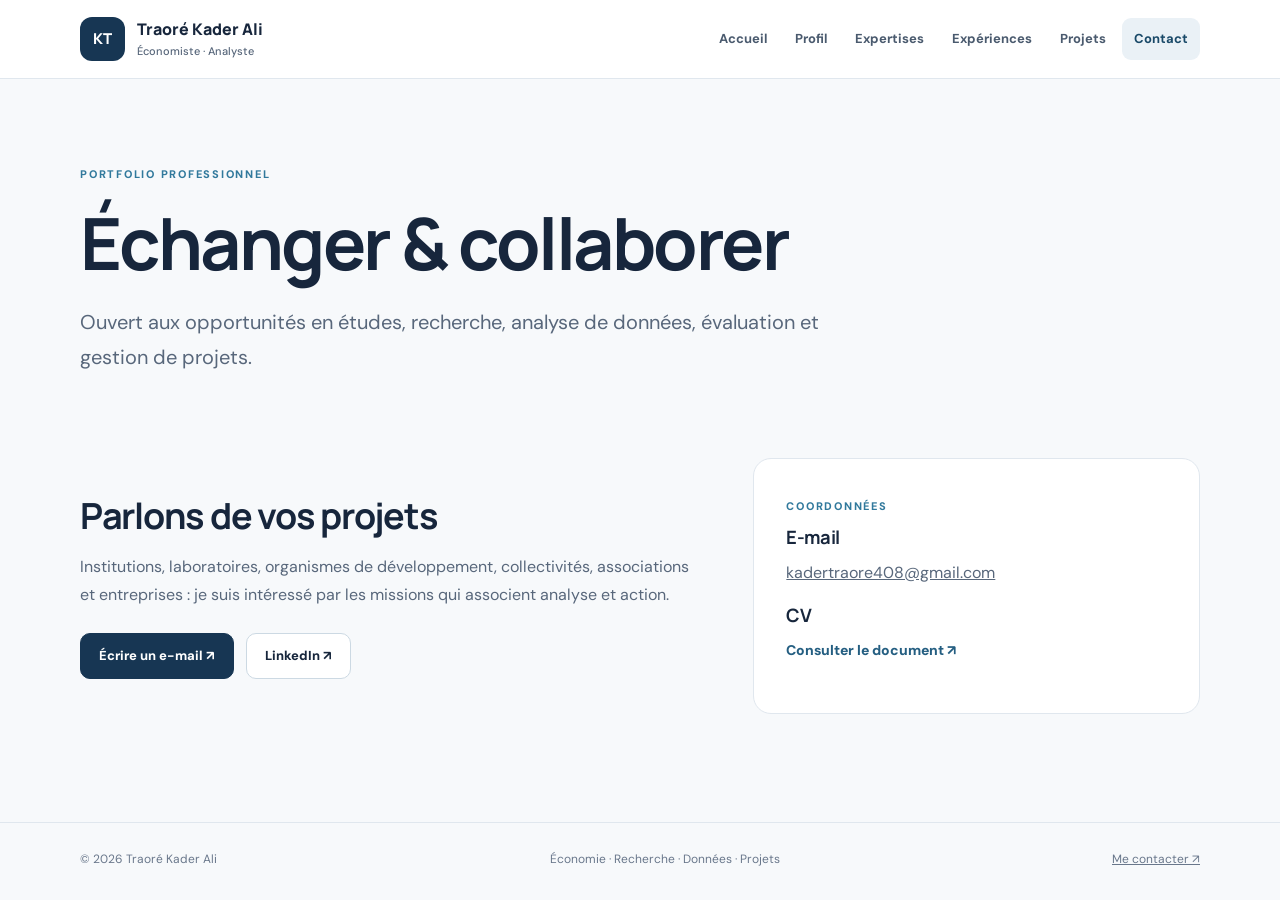
==== contact.html @ cd936579 "Met a jour le portfolio multipage et conserve les projets et documents" ====
<!doctype html>
<html lang="fr">
<head>
<meta charset="utf-8">
<meta name="viewport" content="width=device-width,initial-scale=1">
<meta name="description" content="Portfolio de Traoré Kader Ali — économie, données, recherche, évaluation et projets.">
<meta name="theme-color" content="#101d32">
<title>Échanger &amp; collaborer | Traoré Kader Ali</title>
<link rel="icon" href="images/favicon.svg" type="image/svg+xml">
<link rel="stylesheet" href="site.css">
<link rel="canonical" href="https://kadertraoreali.github.io/portfolio-kader-traore/contact.html">
</head>
<body>
<a class="skip" href="#main">Aller au contenu</a><header class="header"><div class="shell head">
<a class="brand" href="index.html"><span class="brand-icon">KT</span><span>Traoré Kader Ali<small>Économiste · Analyste</small></span></a><button class="menu" aria-expanded="false" aria-controls="navigation" aria-label="Ouvrir le menu">☰</button><nav id="navigation" aria-label="Navigation principale"><a class="" href="index.html">Accueil</a><a class="" href="profil.html">Profil</a><a class="" href="expertises.html">Expertises</a><a class="" href="experiences.html">Expériences</a><a class="" href="projets.html">Projets</a><a class="active" href="contact.html" aria-current="page">Contact</a></nav>
</div></header><main id="main"><section class="page-intro shell"><span class="eyebrow">PORTFOLIO PROFESSIONNEL</span><h1>Échanger &amp; collaborer</h1>
<p class="lead">Ouvert aux opportunités en études, recherche, analyse de données, évaluation et gestion de projets.</p></section><section class="shell section "><div class="split">
<div>
<h2>Parlons de vos projets</h2>
<p>Institutions, laboratoires, organismes de développement, collectivités, associations et entreprises : je suis intéressé par les missions qui associent analyse et action.</p>
<div class="actions">
<a class="btn primary" href="mailto:kadertraore408@gmail.com">Écrire un e-mail ↗</a><a class="btn" href="https://www.linkedin.com/in/kader-ali-traore-0172ab254" target="_blank" rel="noopener">LinkedIn ↗</a>
</div>
</div>
<div class="panel">
<span class="eyebrow">COORDONNÉES</span><h3>E-mail</h3>
<p><a href="mailto:kadertraore408@gmail.com">kadertraore408@gmail.com</a></p>
<h3 id="cv">CV</h3>
<p><a class="text-link" href="documents/CV-Traore-Kader-Ali.pdf" target="_blank" rel="noopener">Consulter le document ↗</a></p>
</div>
</div></section></main><footer><div class="shell foot">
<span>© 2026 Traoré Kader Ali</span><span>Économie · Recherche · Données · Projets</span><a href="mailto:kadertraore408@gmail.com">Me contacter ↗</a>
</div></footer><script src="site.js" defer></script>
</body>
</html>
---- site.css ----
@import url('https://fonts.googleapis.com/css2?family=DM+Sans:wght@400;500;600;700&family=Manrope:wght@400;500;600;700;800&display=swap');:root{--ink:#17263c;--muted:#58677b;--blue:#245e81;--line:#e0e7ee;--bg:#f7f9fb;--white:#fff}*{box-sizing:border-box}html{scroll-behavior:smooth}body{margin:0;color:var(--ink);background:var(--bg);font:16px/1.7 'DM Sans',sans-serif}h1,h2,h3{font-family:Manrope,sans-serif;line-height:1.22;letter-spacing:-.035em}h1{font-size:clamp(2.6rem,6vw,4.5rem);max-width:850px;margin:13px 0 18px}h2{font-size:clamp(1.5rem,3vw,2.25rem);margin:0 0 16px}h3{font-size:1.15rem;margin:8px 0 10px}p{color:var(--muted);margin:0 0 18px}a{color:inherit}.shell{width:min(1120px,calc(100% - 42px));margin:auto}.header{position:sticky;top:0;z-index:20;background:#ffffffee;backdrop-filter:blur(16px);border-bottom:1px solid var(--line)}.head{min-height:78px;display:flex;align-items:center;justify-content:space-between;gap:22px}.brand{display:flex;align-items:center;gap:12px;text-decoration:none;font-family:Manrope;font-weight:800;line-height:1.2}.brand small{display:block;color:var(--muted);font:500 11px 'DM Sans';margin-top:4px}.brand-icon{background:#173653;color:white;border-radius:12px;padding:13px;font-size:15px}.head nav{display:flex;gap:4px}.head nav a{font-size:13px;text-decoration:none;padding:10px 12px;border-radius:9px;color:#4a5a6e;font-weight:700}.head nav a:hover,.head nav a.active{background:#eaf1f6;color:#194968}.menu{display:none}.skip{position:absolute;left:-9999px}.skip:focus{left:12px;top:12px;z-index:30;background:white}.page-intro{padding:80px 0 45px}.lead{font-size:clamp(1.05rem,2vw,1.25rem);max-width:810px;line-height:1.75}.eyebrow{font-size:11px;font-weight:800;letter-spacing:.16em;text-transform:uppercase;color:#31799c}.section{padding:20px 0 68px}.section-title{display:flex;align-items:end;justify-content:space-between;gap:20px;margin-bottom:22px}.cards{display:grid;grid-template-columns:repeat(3,minmax(0,1fr));gap:18px}.card,.panel,.project{background:white;border:1px solid var(--line);border-radius:18px;overflow:hidden}.card-content{padding:25px}.card p{font-size:14px}.card-image{width:100%;height:160px;object-fit:cover;background:#eaf1f5}.text-link{font-size:14px;color:var(--blue);font-weight:800;text-decoration:none}.hero,.split{display:grid;grid-template-columns:1.4fr 1fr;gap:48px;align-items:center}.hero{padding:42px;background:#eaf1f6;border-radius:22px}.hero h2{font-size:clamp(2rem,4vw,3.4rem)}.portrait{width:100%;max-height:350px;object-fit:cover;object-position:center 25%;border-radius:16px}.actions{display:flex;gap:12px;flex-wrap:wrap;margin-top:25px}.btn{display:inline-block;padding:11px 18px;background:white;border:1px solid #ccd9e3;border-radius:10px;font-weight:800;text-decoration:none;font-size:13px}.btn.primary{background:#173653;color:white;border-color:#173653}.panel{padding:32px}.compact{margin-top:25px}.project-list{display:grid;gap:18px;margin-bottom:26px}.project{display:grid;grid-template-columns:240px 1fr;gap:30px;padding:18px;align-items:center;scroll-margin-top:110px}.project img{width:100%;height:170px;object-fit:cover;background:#edf4f8;border-radius:10px}.project p{max-width:650px}.foot{display:flex;justify-content:space-between;gap:20px;flex-wrap:wrap;font-size:12px;color:#69778b}footer{border-top:1px solid var(--line);padding:26px 0;margin-top:40px}@media(max-width:850px){.menu{display:block;border:0;background:#eaf1f6;padding:9px 13px;border-radius:9px;font-size:20px}.head nav{display:none;position:absolute;top:77px;left:0;right:0;background:white;box-shadow:0 18px 28px #17263c18;padding:16px 22px;flex-direction:column}.head nav.open{display:flex}.cards{grid-template-columns:repeat(2,minmax(0,1fr))}.hero,.split{grid-template-columns:1fr}.portrait{max-height:270px}.page-intro{padding:55px 0 30px}}@media(max-width:580px){.cards{grid-template-columns:1fr}.project{grid-template-columns:1fr;gap:10px}.project img{height:190px}.hero{padding:24px}.section-title{align-items:start;flex-direction:column}.page-intro{padding-top:45px}.foot{flex-direction:column}}@media(prefers-reduced-motion:reduce){html{scroll-behavior:auto}}
/* Portfolio : organisation par compétences */
.portfolio-toolbar{display:flex;flex-direction:column;gap:15px;margin-bottom:32px}.portfolio-toolbar h2{margin:6px 0 12px}.portfolio-toolbar p{max-width:780px}.portfolio-filters{display:flex;flex-wrap:wrap;gap:9px}.filter-chip{font:700 12px 'DM Sans',sans-serif;cursor:pointer;border:1px solid #cbd8e2;background:#fff;color:#294861;border-radius:999px;padding:10px 15px;transition:background .15s,border-color .15s}.filter-chip:hover,.filter-chip:focus-visible{border-color:#245e81;outline-offset:2px}.filter-chip.active{background:#173653;color:#fff;border-color:#173653}.competence-group{margin:38px 0 55px;scroll-margin-top:110px}.group-heading{border-bottom:1px solid var(--line);padding-bottom:12px;margin-bottom:20px}.group-heading h2{font-size:clamp(1.45rem,2.5vw,2rem);margin:0 0 7px}.group-heading p{margin:0;font-size:14px}.project-grid{display:grid;grid-template-columns:repeat(2,minmax(0,1fr));gap:20px}.project-card{background:#fff;border:1px solid var(--line);border-radius:18px;overflow:hidden;display:flex;flex-direction:column;scroll-margin-top:120px;box-shadow:0 6px 22px #17263c07}.project-card img{width:100%;height:175px;object-fit:cover;background:#edf4f8}.project-card-body{padding:23px;display:flex;flex-direction:column;flex:1}.project-card h3{font-size:1.13rem;margin:8px 0 9px}.project-card p{font-size:14px;line-height:1.6;flex:1;margin-bottom:13px}.project-card .text-link{margin-top:auto}.competence-group[hidden]{display:none!important}@media(max-width:650px){.project-grid{grid-template-columns:1fr}.filter-chip{font-size:11px;padding:9px 12px}}

/* Détails conservés depuis la version précédente. */
.project-details{margin:12px 0 18px;font-size:14px;color:var(--muted)}
.project-details summary{cursor:pointer;font-weight:800;color:var(--blue);padding:8px 0}
.project-details h4{color:var(--ink);margin:17px 0 7px;font-size:14px}
.project-details ul{padding-left:20px;margin:0 0 16px}
.project-details p{flex:initial;margin-bottom:14px}
.project-gallery{display:grid;grid-template-columns:1fr 1fr;gap:12px;margin-top:15px}
.project-gallery figure{margin:0}.project-gallery img{height:auto;aspect-ratio:600/340;object-fit:contain;border-radius:8px}
.project-gallery figcaption{font-size:12px;padding-top:6px}
.meta-row{display:flex;flex-wrap:wrap;gap:5px;margin:10px 0}.chip{font-size:11px;padding:3px 8px;border-radius:8px;background:#eaf1f6;color:#294861}
.experience-org{font-weight:700}.skills-earned{font-size:13px!important;margin-top:18px}
.portrait{height:auto}.project-card>img,.card-image{height:175px}
a:focus-visible,button:focus-visible,summary:focus-visible{outline:3px solid #31799c;outline-offset:3px}
@media(max-width:580px){.project-gallery{grid-template-columns:1fr}}
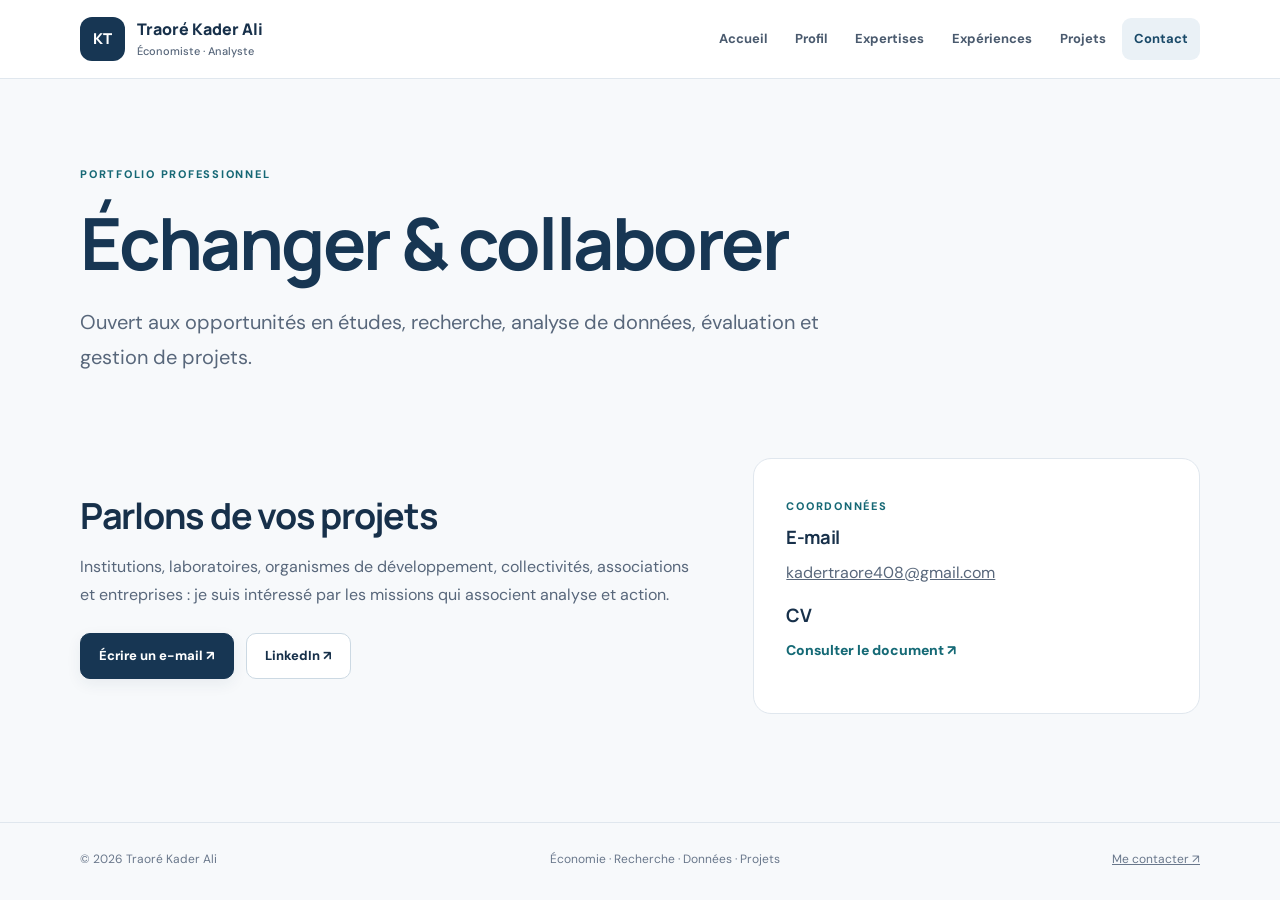
==== commit 9de8a279: "Uniformise les tirets courts dans le site sans modifier les PDF" ====
--- a/contact.html
+++ b/contact.html
@@ -3,7 +3,7 @@
 <head>
 <meta charset="utf-8">
 <meta name="viewport" content="width=device-width,initial-scale=1">
-<meta name="description" content="Portfolio de Traoré Kader Ali — économie, données, recherche, évaluation et projets.">
+<meta name="description" content="Portfolio de Traoré Kader Ali - économie, données, recherche, évaluation et projets.">
 <meta name="theme-color" content="#101d32">
 <title>Échanger &amp; collaborer | Traoré Kader Ali</title>
 <link rel="icon" href="images/favicon.svg" type="image/svg+xml">
--- a/site.css
+++ b/site.css
@@ -16,3 +16,21 @@
 .portrait{height:auto}.project-card>img,.card-image{height:175px}
 a:focus-visible,button:focus-visible,summary:focus-visible{outline:3px solid #31799c;outline-offset:3px}
 @media(max-width:580px){.project-gallery{grid-template-columns:1fr}}
+
+/* Proposition d’accueil : accents discrets et portrait mieux centré. */
+:root{--ink:#17304a;--blue:#146975;--accent:#146975;--copper:#9b6444}
+.title-accent{color:var(--accent)}
+.page-intro h1{color:#173653}
+.professional-line{max-width:920px;font-size:14px;line-height:1.9;font-weight:700;color:#146975;margin:0 0 22px}
+.professional-line span{padding:0 8px;color:var(--copper)}
+.eyebrow{color:#166875}
+.hero{border:1px solid #d9e5e8;background:linear-gradient(125deg,#edf4f5,#e8f0f5);box-shadow:0 18px 48px #17365308}
+.hero .eyebrow::before{content:"";display:inline-block;width:22px;height:2px;background:var(--copper);vertical-align:middle;margin:0 9px 3px 0}
+.portrait{height:350px;max-height:none;object-fit:cover;object-position:center 70%;border:4px solid #fff;box-shadow:0 12px 30px #17365315}
+.btn.primary{background:#173653;box-shadow:0 5px 15px #17365312}
+.text-link:hover{color:#0d4e59}
+.presentation-copy{max-width:900px;border-left:3px solid #9b644450;padding-left:25px}
+.presentation-copy p{font-size:17px;line-height:1.85}
+.section-title h2{color:#173653}
+@media(max-width:850px){.portrait{width:100%;max-width:420px;height:350px;justify-self:center}.professional-line{font-size:13px}}
+@media(max-width:580px){.portrait{height:300px}.professional-line span{padding:0 4px}.presentation-copy{padding-left:18px}.presentation-copy p{font-size:16px}}
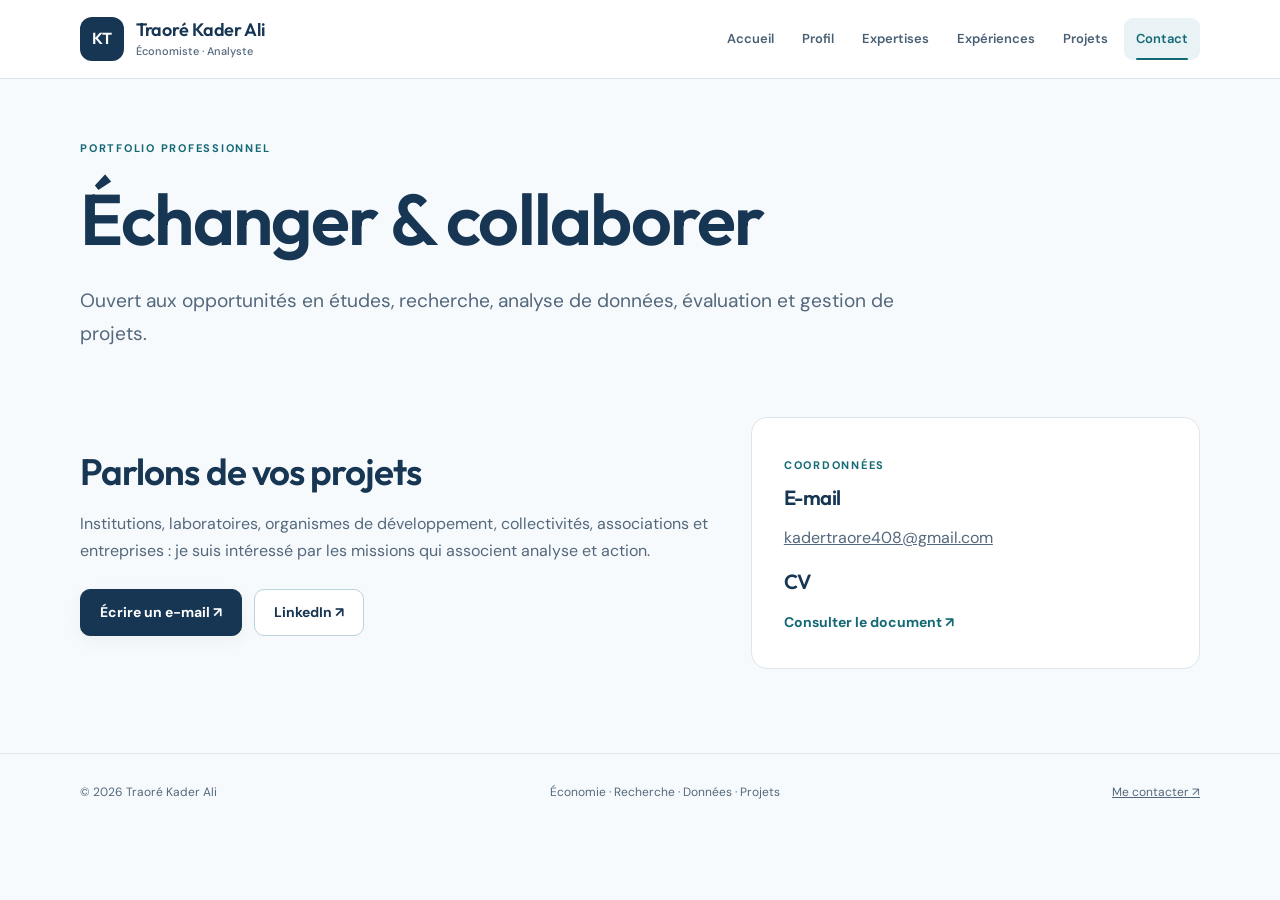
==== commit a5ef2274: "Affiner la typographie et la palette bleu pétrole du portfolio" ====
--- a/contact.html
+++ b/contact.html
@@ -7,7 +7,10 @@
 <meta name="theme-color" content="#101d32">
 <title>Échanger &amp; collaborer | Traoré Kader Ali</title>
 <link rel="icon" href="images/favicon.svg" type="image/svg+xml">
-<link rel="stylesheet" href="site.css">
+<link rel="preconnect" href="https://fonts.googleapis.com">
+<link rel="preconnect" href="https://fonts.gstatic.com" crossorigin>
+<link href="https://fonts.googleapis.com/css2?family=DM+Sans:wght@400;500;600;700&amp;family=Outfit:wght@500;600;650;700&amp;display=swap" rel="stylesheet">
+<link rel="stylesheet" href="site.css?v=20261013-typographie">
 <link rel="canonical" href="https://kadertraoreali.github.io/portfolio-kader-traore/contact.html">
 </head>
 <body>
--- a/site.css
+++ b/site.css
@@ -1,36 +1,183 @@
-@import url('https://fonts.googleapis.com/css2?family=DM+Sans:wght@400;500;600;700&family=Manrope:wght@400;500;600;700;800&display=swap');:root{--ink:#17263c;--muted:#58677b;--blue:#245e81;--line:#e0e7ee;--bg:#f7f9fb;--white:#fff}*{box-sizing:border-box}html{scroll-behavior:smooth}body{margin:0;color:var(--ink);background:var(--bg);font:16px/1.7 'DM Sans',sans-serif}h1,h2,h3{font-family:Manrope,sans-serif;line-height:1.22;letter-spacing:-.035em}h1{font-size:clamp(2.6rem,6vw,4.5rem);max-width:850px;margin:13px 0 18px}h2{font-size:clamp(1.5rem,3vw,2.25rem);margin:0 0 16px}h3{font-size:1.15rem;margin:8px 0 10px}p{color:var(--muted);margin:0 0 18px}a{color:inherit}.shell{width:min(1120px,calc(100% - 42px));margin:auto}.header{position:sticky;top:0;z-index:20;background:#ffffffee;backdrop-filter:blur(16px);border-bottom:1px solid var(--line)}.head{min-height:78px;display:flex;align-items:center;justify-content:space-between;gap:22px}.brand{display:flex;align-items:center;gap:12px;text-decoration:none;font-family:Manrope;font-weight:800;line-height:1.2}.brand small{display:block;color:var(--muted);font:500 11px 'DM Sans';margin-top:4px}.brand-icon{background:#173653;color:white;border-radius:12px;padding:13px;font-size:15px}.head nav{display:flex;gap:4px}.head nav a{font-size:13px;text-decoration:none;padding:10px 12px;border-radius:9px;color:#4a5a6e;font-weight:700}.head nav a:hover,.head nav a.active{background:#eaf1f6;color:#194968}.menu{display:none}.skip{position:absolute;left:-9999px}.skip:focus{left:12px;top:12px;z-index:30;background:white}.page-intro{padding:80px 0 45px}.lead{font-size:clamp(1.05rem,2vw,1.25rem);max-width:810px;line-height:1.75}.eyebrow{font-size:11px;font-weight:800;letter-spacing:.16em;text-transform:uppercase;color:#31799c}.section{padding:20px 0 68px}.section-title{display:flex;align-items:end;justify-content:space-between;gap:20px;margin-bottom:22px}.cards{display:grid;grid-template-columns:repeat(3,minmax(0,1fr));gap:18px}.card,.panel,.project{background:white;border:1px solid var(--line);border-radius:18px;overflow:hidden}.card-content{padding:25px}.card p{font-size:14px}.card-image{width:100%;height:160px;object-fit:cover;background:#eaf1f5}.text-link{font-size:14px;color:var(--blue);font-weight:800;text-decoration:none}.hero,.split{display:grid;grid-template-columns:1.4fr 1fr;gap:48px;align-items:center}.hero{padding:42px;background:#eaf1f6;border-radius:22px}.hero h2{font-size:clamp(2rem,4vw,3.4rem)}.portrait{width:100%;max-height:350px;object-fit:cover;object-position:center 25%;border-radius:16px}.actions{display:flex;gap:12px;flex-wrap:wrap;margin-top:25px}.btn{display:inline-block;padding:11px 18px;background:white;border:1px solid #ccd9e3;border-radius:10px;font-weight:800;text-decoration:none;font-size:13px}.btn.primary{background:#173653;color:white;border-color:#173653}.panel{padding:32px}.compact{margin-top:25px}.project-list{display:grid;gap:18px;margin-bottom:26px}.project{display:grid;grid-template-columns:240px 1fr;gap:30px;padding:18px;align-items:center;scroll-margin-top:110px}.project img{width:100%;height:170px;object-fit:cover;background:#edf4f8;border-radius:10px}.project p{max-width:650px}.foot{display:flex;justify-content:space-between;gap:20px;flex-wrap:wrap;font-size:12px;color:#69778b}footer{border-top:1px solid var(--line);padding:26px 0;margin-top:40px}@media(max-width:850px){.menu{display:block;border:0;background:#eaf1f6;padding:9px 13px;border-radius:9px;font-size:20px}.head nav{display:none;position:absolute;top:77px;left:0;right:0;background:white;box-shadow:0 18px 28px #17263c18;padding:16px 22px;flex-direction:column}.head nav.open{display:flex}.cards{grid-template-columns:repeat(2,minmax(0,1fr))}.hero,.split{grid-template-columns:1fr}.portrait{max-height:270px}.page-intro{padding:55px 0 30px}}@media(max-width:580px){.cards{grid-template-columns:1fr}.project{grid-template-columns:1fr;gap:10px}.project img{height:190px}.hero{padding:24px}.section-title{align-items:start;flex-direction:column}.page-intro{padding-top:45px}.foot{flex-direction:column}}@media(prefers-reduced-motion:reduce){html{scroll-behavior:auto}}
-/* Portfolio : organisation par compétences */
-.portfolio-toolbar{display:flex;flex-direction:column;gap:15px;margin-bottom:32px}.portfolio-toolbar h2{margin:6px 0 12px}.portfolio-toolbar p{max-width:780px}.portfolio-filters{display:flex;flex-wrap:wrap;gap:9px}.filter-chip{font:700 12px 'DM Sans',sans-serif;cursor:pointer;border:1px solid #cbd8e2;background:#fff;color:#294861;border-radius:999px;padding:10px 15px;transition:background .15s,border-color .15s}.filter-chip:hover,.filter-chip:focus-visible{border-color:#245e81;outline-offset:2px}.filter-chip.active{background:#173653;color:#fff;border-color:#173653}.competence-group{margin:38px 0 55px;scroll-margin-top:110px}.group-heading{border-bottom:1px solid var(--line);padding-bottom:12px;margin-bottom:20px}.group-heading h2{font-size:clamp(1.45rem,2.5vw,2rem);margin:0 0 7px}.group-heading p{margin:0;font-size:14px}.project-grid{display:grid;grid-template-columns:repeat(2,minmax(0,1fr));gap:20px}.project-card{background:#fff;border:1px solid var(--line);border-radius:18px;overflow:hidden;display:flex;flex-direction:column;scroll-margin-top:120px;box-shadow:0 6px 22px #17263c07}.project-card img{width:100%;height:175px;object-fit:cover;background:#edf4f8}.project-card-body{padding:23px;display:flex;flex-direction:column;flex:1}.project-card h3{font-size:1.13rem;margin:8px 0 9px}.project-card p{font-size:14px;line-height:1.6;flex:1;margin-bottom:13px}.project-card .text-link{margin-top:auto}.competence-group[hidden]{display:none!important}@media(max-width:650px){.project-grid{grid-template-columns:1fr}.filter-chip{font-size:11px;padding:9px 12px}}
+:root {
+  --ink: #173653;
+  --muted: #53687d;
+  --blue: #146975;
+  --accent: #146975;
+  --copper: #9b6444;
+  --line: #dce6ec;
+  --bg: #f7fafc;
+  --white: #fff;
+  --display: 'Outfit', 'Trebuchet MS', sans-serif;
+  --body: 'DM Sans', Arial, sans-serif;
+}
 
-/* Détails conservés depuis la version précédente. */
-.project-details{margin:12px 0 18px;font-size:14px;color:var(--muted)}
-.project-details summary{cursor:pointer;font-weight:800;color:var(--blue);padding:8px 0}
-.project-details h4{color:var(--ink);margin:17px 0 7px;font-size:14px}
-.project-details ul{padding-left:20px;margin:0 0 16px}
-.project-details p{flex:initial;margin-bottom:14px}
-.project-gallery{display:grid;grid-template-columns:1fr 1fr;gap:12px;margin-top:15px}
-.project-gallery figure{margin:0}.project-gallery img{height:auto;aspect-ratio:600/340;object-fit:contain;border-radius:8px}
-.project-gallery figcaption{font-size:12px;padding-top:6px}
-.meta-row{display:flex;flex-wrap:wrap;gap:5px;margin:10px 0}.chip{font-size:11px;padding:3px 8px;border-radius:8px;background:#eaf1f6;color:#294861}
-.experience-org{font-weight:700}.skills-earned{font-size:13px!important;margin-top:18px}
-.portrait{height:auto}.project-card>img,.card-image{height:175px}
-a:focus-visible,button:focus-visible,summary:focus-visible{outline:3px solid #31799c;outline-offset:3px}
-@media(max-width:580px){.project-gallery{grid-template-columns:1fr}}
+* { box-sizing: border-box; }
+html { scroll-behavior: smooth; }
+body { margin: 0; color: var(--ink); background: var(--bg); font: 400 16px/1.72 var(--body); }
+h1, h2, h3, h4 { font-family: var(--display); font-weight: 600; line-height: 1.2; letter-spacing: -.025em; }
+h1 { font-size: clamp(2.6rem, 5.6vw, 4.5rem); max-width: 950px; margin: 15px 0 22px; }
+h2 { font-size: clamp(1.6rem, 3vw, 2.3rem); margin: 0 0 16px; }
+h3 { font-size: 1.28rem; line-height: 1.3; margin: 8px 0 12px; }
+p { color: var(--muted); margin: 0 0 18px; }
+a { color: inherit; }
+img { display: block; }
+button { font-family: var(--body); }
+.shell { width: min(1120px, calc(100% - 42px)); margin: auto; }
+.title-accent { color: var(--accent); }
 
-/* Proposition d’accueil : accents discrets et portrait mieux centré. */
-:root{--ink:#17304a;--blue:#146975;--accent:#146975;--copper:#9b6444}
-.title-accent{color:var(--accent)}
-.page-intro h1{color:#173653}
-.professional-line{max-width:920px;font-size:14px;line-height:1.9;font-weight:700;color:#146975;margin:0 0 22px}
-.professional-line span{padding:0 8px;color:var(--copper)}
-.eyebrow{color:#166875}
-.hero{border:1px solid #d9e5e8;background:linear-gradient(125deg,#edf4f5,#e8f0f5);box-shadow:0 18px 48px #17365308}
-.hero .eyebrow::before{content:"";display:inline-block;width:22px;height:2px;background:var(--copper);vertical-align:middle;margin:0 9px 3px 0}
-.portrait{height:350px;max-height:none;object-fit:cover;object-position:center 70%;border:4px solid #fff;box-shadow:0 12px 30px #17365315}
-.btn.primary{background:#173653;box-shadow:0 5px 15px #17365312}
-.text-link:hover{color:#0d4e59}
-.presentation-copy{max-width:900px;border-left:3px solid #9b644450;padding-left:25px}
-.presentation-copy p{font-size:17px;line-height:1.85}
-.section-title h2{color:#173653}
-@media(max-width:850px){.portrait{width:100%;max-width:420px;height:350px;justify-self:center}.professional-line{font-size:13px}}
-@media(max-width:580px){.portrait{height:300px}.professional-line span{padding:0 4px}.presentation-copy{padding-left:18px}.presentation-copy p{font-size:16px}}
+/* Navigation commune aux six pages. */
+.header { position: sticky; top: 0; z-index: 20; background: #ffffffed; backdrop-filter: blur(16px); border-bottom: 1px solid var(--line); }
+.head { min-height: 78px; display: flex; align-items: center; justify-content: space-between; gap: 22px; }
+.brand { display: flex; align-items: center; gap: 12px; text-decoration: none; font: 600 18px/1.2 var(--display); letter-spacing: -.015em; }
+.brand small { display: block; color: var(--muted); font: 500 11px/1.4 var(--body); letter-spacing: 0; margin-top: 4px; }
+.brand-icon { display: grid; place-items: center; width: 44px; height: 44px; flex-shrink: 0; background: var(--ink); color: var(--white); border-radius: 12px; font-size: 16px; }
+.head nav { display: flex; gap: 4px; }
+.head nav a { position: relative; font-size: 13px; text-decoration: none; padding: 10px 12px; border-radius: 9px; color: #485f74; font-weight: 600; transition: color .18s, background .18s; }
+.head nav a:hover, .head nav a.active { background: #e9f3f5; color: var(--accent); }
+.head nav a.active::after { content: ''; position: absolute; bottom: 0; left: 12px; right: 12px; height: 2px; border-radius: 2px; background: var(--accent); }
+.menu { display: none; }
+.skip { position: absolute; left: -9999px; }
+.skip:focus { left: 12px; top: 12px; z-index: 30; background: var(--white); padding: 8px 16px; border-radius: 8px; }
+
+/* Titres et rythme de lecture. */
+.page-intro { padding: 54px 0 32px; }
+.lead { font-size: clamp(1.05rem, 1.5vw, 1.2rem); max-width: 850px; line-height: 1.75; }
+.eyebrow { font-size: 11px; font-weight: 700; letter-spacing: .16em; text-transform: uppercase; color: var(--accent); }
+.section { padding: 16px 0 60px; }
+.section-title { display: flex; align-items: end; justify-content: space-between; gap: 20px; margin-bottom: 24px; }
+.section-title h2 { margin-bottom: 0; }
+.section-title .eyebrow { display: block; margin-bottom: 10px; }
+.section-title > div, .hero > div, .split > div { min-width: 0; }
+.section-title h2::before { content: ''; display: inline-block; width: 28px; height: 2px; background: var(--copper); vertical-align: middle; margin: 0 14px 5px 0; }
+.professional-line { max-width: 1030px; font-size: 14px; line-height: 1.9; font-weight: 600; color: var(--accent); margin: 0 0 22px; }
+.professional-line span { padding: 0 8px; color: var(--copper); }
+.home .page-intro { position: relative; isolation: isolate; }
+.home .page-intro h1 { font-weight: 650; max-width: 920px; }
+.home .page-intro h1 .title-accent { display: block; }
+.home .page-intro::after { content: ''; position: absolute; z-index: -1; right: -12px; top: 62px; width: 240px; height: 240px; border-radius: 70% 30% 65% 35%; background: #e9f3f580; transform: rotate(-18deg); pointer-events: none; }
+.home .page-intro .lead { margin-bottom: 0; }
+
+/* Portrait et présentation. */
+.hero, .split { display: grid; grid-template-columns: 1.4fr 1fr; gap: 42px; align-items: center; }
+.hero { padding: 30px 34px; background: #edf5f7; border: 1px solid #d1e6e9; border-radius: 20px; box-shadow: 0 12px 35px #17365305; }
+.hero h2 { font-size: clamp(2rem, 3.8vw, 3.3rem); font-weight: 650; margin: 17px 0; }
+.hero .eyebrow::before { content: ''; display: inline-block; width: 22px; height: 2px; background: var(--copper); vertical-align: middle; margin: 0 10px 3px 0; }
+.hero p { max-width: 560px; }
+.portrait { width: 100%; height: 330px; object-fit: cover; object-position: center 70%; border-radius: 15px; border: 3px solid var(--white); box-shadow: 0 8px 24px #1736530a; }
+.presentation-copy { max-width: 900px; border-left: 2px solid #9b644450; padding-left: 25px; }
+.presentation-copy p { font-size: 17px; line-height: 1.85; }
+.presentation-copy p:last-child { margin-bottom: 0; }
+.panel { padding: 32px; }
+.panel > p:last-child { margin-bottom: 0; }
+.compact { margin-top: 25px; }
+
+/* Cartes et liens : une hiérarchie sobre, des accents de couleur. */
+.cards { display: grid; grid-template-columns: repeat(3, minmax(0, 1fr)); gap: 20px; }
+.card, .panel, .project { background: var(--white); border: 1px solid var(--line); border-radius: 16px; overflow: hidden; }
+.card { box-shadow: 0 5px 20px #17365304; }
+.card-content { padding: 26px; }
+.card p { font-size: 15px; }
+.card-image { width: 100%; height: 175px; object-fit: cover; background: #edf4f8; }
+.domain-card { border-top: 2px solid #bddde2; }
+.domain-card .card-content { display: grid; grid-template-columns: 44px 1fr; column-gap: 17px; align-items: start; }
+.domain-icon { display: grid; place-items: center; width: 44px; height: 44px; border-radius: 50%; background: #e9f4f5; color: var(--accent); grid-row: 1 / span 2; margin-top: 3px; }
+.domain-icon svg { width: 23px; height: 23px; }
+.domain-card h3 { margin-top: 2px; font-size: 1.18rem; }
+.domain-card p { margin-bottom: 0; font-size: 14px; }
+.domain-card:last-child .domain-icon { background: #f4ebe5; color: var(--copper); }
+.text-link { font-size: 14px; color: var(--blue); font-weight: 700; text-decoration: none; text-underline-offset: 4px; }
+.text-link:hover { color: #0d4e59; text-decoration: underline; }
+.actions { display: flex; gap: 12px; flex-wrap: wrap; margin-top: 24px; }
+.btn { display: inline-flex; align-items: center; justify-content: center; padding: 12px 19px; background: var(--white); border: 1px solid #b9d3db; border-radius: 10px; font-weight: 700; text-decoration: none; font-size: 14px; line-height: 1.5; transition: background .18s, border-color .18s, box-shadow .18s; }
+.btn:hover { background: #f2f8f9; border-color: var(--accent); }
+.btn.primary { background: var(--ink); color: var(--white); border-color: var(--ink); box-shadow: 0 5px 15px #1736530d; }
+.btn.primary:hover { background: #204a65; border-color: #204a65; }
+.experience-page .cards { grid-template-columns: repeat(2, minmax(0, 1fr)); }
+.experience-org { font-weight: 600; color: #31566c; }
+.skills-earned { font-size: 14px !important; margin-top: 18px; padding-top: 15px; border-top: 1px solid var(--line); }
+
+/* Projets regroupés par compétences. */
+.portfolio-toolbar { display: flex; flex-direction: column; gap: 15px; margin-bottom: 32px; }
+.portfolio-toolbar h2 { margin: 6px 0 12px; }
+.portfolio-toolbar p { max-width: 780px; }
+.portfolio-filters { display: flex; flex-wrap: wrap; gap: 9px; }
+.filter-chip { font: 600 13px/1.5 var(--body); cursor: pointer; border: 1px solid #c5d8df; background: var(--white); color: #31566c; border-radius: 999px; padding: 10px 15px; transition: background .15s, border-color .15s; }
+.filter-chip:hover { border-color: var(--accent); background: #eef7f8; }
+.filter-chip.active { background: var(--ink); color: var(--white); border-color: var(--ink); }
+.competence-group { margin: 38px 0 55px; scroll-margin-top: 110px; }
+.group-heading { border-bottom: 1px solid var(--line); padding-bottom: 16px; margin-bottom: 22px; }
+.group-heading h2 { font-size: clamp(1.5rem, 2.5vw, 2.05rem); margin: 0 0 9px; }
+.group-heading p { margin: 0; font-size: 15px; }
+.project-grid { display: grid; grid-template-columns: repeat(2, minmax(0, 1fr)); gap: 22px; }
+.project-card { background: var(--white); border: 1px solid var(--line); border-radius: 16px; overflow: hidden; display: flex; flex-direction: column; scroll-margin-top: 120px; box-shadow: 0 6px 22px #17263c05; }
+.project-card img { width: 100%; height: 175px; object-fit: cover; background: #edf4f8; }
+.project-card-body { padding: 25px; display: flex; flex-direction: column; flex: 1; }
+.project-card h3 { font-size: 1.3rem; margin: 8px 0 12px; }
+.project-card p { font-size: 15px; line-height: 1.7; flex: 1; margin-bottom: 15px; }
+.project-card .text-link { margin-top: auto; }
+.competence-group[hidden] { display: none !important; }
+.project-list { display: grid; gap: 18px; margin-bottom: 26px; }
+.project { display: grid; grid-template-columns: 240px 1fr; gap: 30px; padding: 18px; align-items: center; scroll-margin-top: 110px; }
+.project img { width: 100%; height: 170px; object-fit: cover; background: #edf4f8; border-radius: 10px; }
+.project p { max-width: 650px; }
+
+/* Détails et documents existants. */
+.project-details { margin: 12px 0 18px; font-size: 14px; color: var(--muted); }
+.project-details summary { cursor: pointer; font-weight: 700; color: var(--blue); padding: 8px 0; }
+.project-details h4 { color: var(--ink); margin: 17px 0 7px; font-size: 16px; }
+.project-details ul { padding-left: 20px; margin: 0 0 16px; }
+.project-details li + li { margin-top: 6px; }
+.project-details p { flex: initial; margin-bottom: 14px; }
+.project-gallery { display: grid; grid-template-columns: 1fr 1fr; gap: 12px; margin-top: 15px; }
+.project-gallery figure { margin: 0; }
+.project-gallery img { height: auto; aspect-ratio: 600/340; object-fit: contain; border-radius: 8px; }
+.project-gallery figcaption { font-size: 12px; padding-top: 6px; }
+.meta-row { display: flex; flex-wrap: wrap; gap: 6px; margin: 12px 0; }
+.chip { font-size: 12px; padding: 3px 9px; border-radius: 7px; background: #edf5f7; color: #31566c; }
+.form-hint { font-size: 14px; }
+.foot { display: flex; justify-content: space-between; gap: 20px; flex-wrap: wrap; font-size: 12px; color: var(--muted); }
+footer { border-top: 1px solid var(--line); padding: 28px 0; margin-top: 24px; }
+a:focus-visible, button:focus-visible, summary:focus-visible { outline: 3px solid var(--accent); outline-offset: 4px; }
+
+@media (max-width: 850px) {
+  .menu { display: block; border: 0; background: #e9f3f5; color: var(--ink); padding: 9px 13px; border-radius: 9px; font-size: 20px; cursor: pointer; }
+  .head nav { display: none; position: absolute; top: 77px; left: 0; right: 0; background: var(--white); box-shadow: 0 18px 28px #17263c18; padding: 16px 22px; flex-direction: column; }
+  .head nav.open { display: flex; }
+  .head nav a.active::after { right: auto; width: 24px; }
+  .cards { grid-template-columns: repeat(2, minmax(0, 1fr)); }
+  .hero, .split { grid-template-columns: 1fr; gap: 28px; }
+  .portrait { width: 100%; max-width: 420px; height: 350px; justify-self: center; }
+  .page-intro { padding: 42px 0 28px; }
+  .home .page-intro::after { width: 160px; height: 160px; right: 0; }
+  .professional-line { font-size: 13px; }
+}
+@media (max-width: 650px) {
+  .project-grid { grid-template-columns: 1fr; }
+  .filter-chip { font-size: 12px; padding: 9px 12px; }
+}
+@media (max-width: 580px) {
+  .shell { width: calc(100% - 36px); }
+  .brand { font-size: 16px; }
+  h1 { font-size: clamp(2.35rem, 9vw, 3.1rem); }
+  .page-intro { padding-top: 36px; }
+  .home .page-intro::after { display: none; }
+  .cards, .experience-page .cards { grid-template-columns: 1fr; }
+  .project { grid-template-columns: 1fr; gap: 10px; }
+  .project img { height: 190px; }
+  .hero { padding: 25px 22px; border-radius: 16px; }
+  .hero h2 { font-size: 2.2rem; }
+  .portrait { height: 300px; }
+  .section { padding-bottom: 44px; }
+  .section-title { align-items: start; flex-direction: column; gap: 14px; }
+  .section-title h2::before { width: 20px; margin-right: 10px; }
+  .professional-line span { padding: 0 4px; }
+  .presentation-copy { padding-left: 18px; }
+  .presentation-copy p { font-size: 16px; }
+  .card-content, .project-card-body, .panel { padding: 23px; }
+  .project-gallery { grid-template-columns: 1fr; }
+  .foot { flex-direction: column; gap: 10px; }
+}
+@media (prefers-reduced-motion: reduce) {
+  html { scroll-behavior: auto; }
+  .head nav a, .btn, .filter-chip { transition: none; }
+}
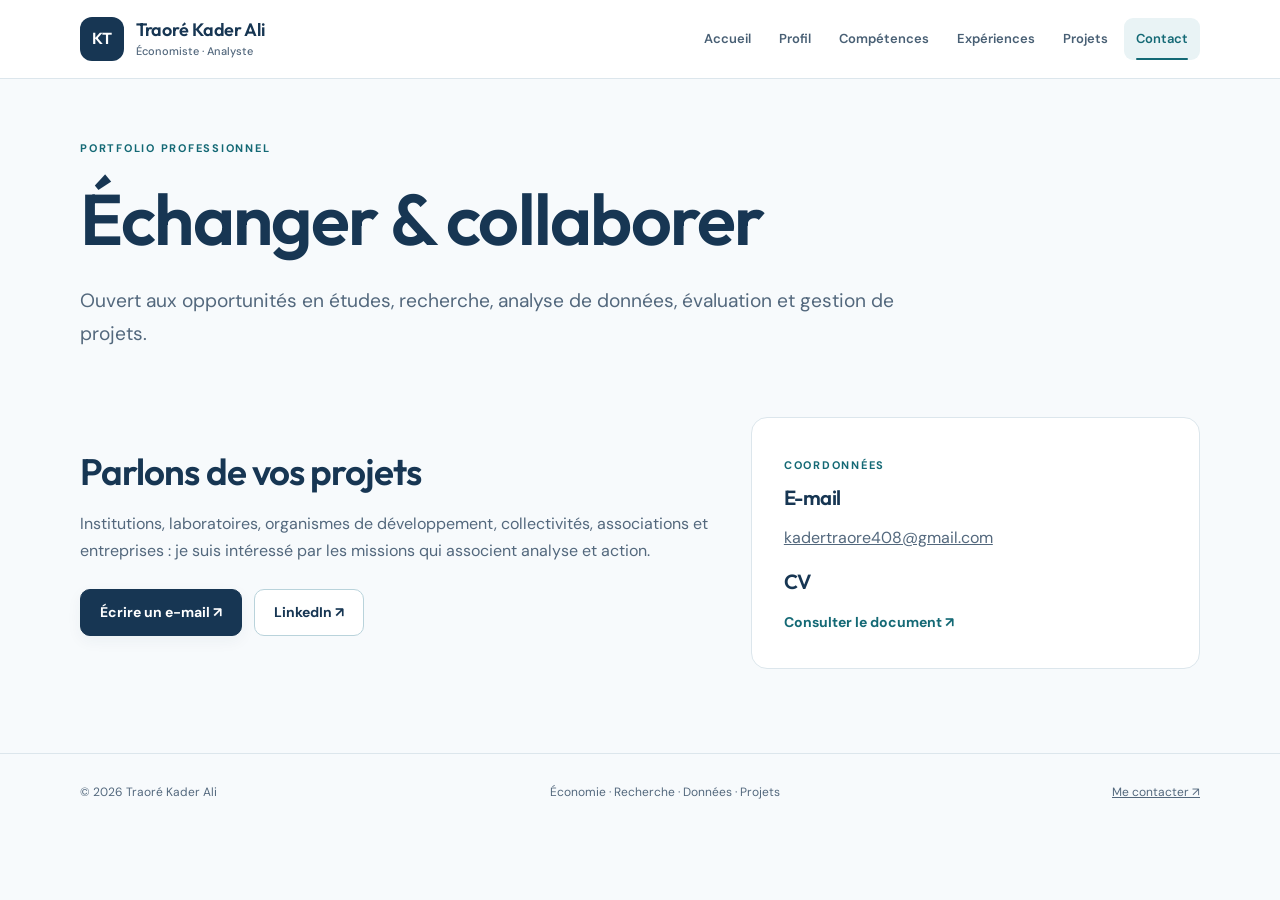
==== commit 5ba4e1bc: "Renommer les intitulés Expertises en Compétences" ====
--- a/contact.html
+++ b/contact.html
@@ -15,7 +15,7 @@
 </head>
 <body>
 <a class="skip" href="#main">Aller au contenu</a><header class="header"><div class="shell head">
-<a class="brand" href="index.html"><span class="brand-icon">KT</span><span>Traoré Kader Ali<small>Économiste · Analyste</small></span></a><button class="menu" aria-expanded="false" aria-controls="navigation" aria-label="Ouvrir le menu">☰</button><nav id="navigation" aria-label="Navigation principale"><a class="" href="index.html">Accueil</a><a class="" href="profil.html">Profil</a><a class="" href="expertises.html">Expertises</a><a class="" href="experiences.html">Expériences</a><a class="" href="projets.html">Projets</a><a class="active" href="contact.html" aria-current="page">Contact</a></nav>
+<a class="brand" href="index.html"><span class="brand-icon">KT</span><span>Traoré Kader Ali<small>Économiste · Analyste</small></span></a><button class="menu" aria-expanded="false" aria-controls="navigation" aria-label="Ouvrir le menu">☰</button><nav id="navigation" aria-label="Navigation principale"><a class="" href="index.html">Accueil</a><a class="" href="profil.html">Profil</a><a class="" href="expertises.html">Compétences</a><a class="" href="experiences.html">Expériences</a><a class="" href="projets.html">Projets</a><a class="active" href="contact.html" aria-current="page">Contact</a></nav>
 </div></header><main id="main"><section class="page-intro shell"><span class="eyebrow">PORTFOLIO PROFESSIONNEL</span><h1>Échanger &amp; collaborer</h1>
 <p class="lead">Ouvert aux opportunités en études, recherche, analyse de données, évaluation et gestion de projets.</p></section><section class="shell section "><div class="split">
 <div>
--- a/site.css
+++ b/site.css
@@ -92,7 +92,7 @@
 .btn:hover { background: #f2f8f9; border-color: var(--accent); }
 .btn.primary { background: var(--ink); color: var(--white); border-color: var(--ink); box-shadow: 0 5px 15px #1736530d; }
 .btn.primary:hover { background: #204a65; border-color: #204a65; }
-.experience-page .cards { grid-template-columns: repeat(2, minmax(0, 1fr)); }
+.experience-page .cards, .certification-cards { grid-template-columns: repeat(2, minmax(0, 1fr)); }
 .experience-org { font-weight: 600; color: #31566c; }
 .skills-earned { font-size: 14px !important; margin-top: 18px; padding-top: 15px; border-top: 1px solid var(--line); }
 
@@ -161,7 +161,7 @@
   h1 { font-size: clamp(2.35rem, 9vw, 3.1rem); }
   .page-intro { padding-top: 36px; }
   .home .page-intro::after { display: none; }
-  .cards, .experience-page .cards { grid-template-columns: 1fr; }
+  .cards, .experience-page .cards, .certification-cards { grid-template-columns: 1fr; }
   .project { grid-template-columns: 1fr; gap: 10px; }
   .project img { height: 190px; }
   .hero { padding: 25px 22px; border-radius: 16px; }
